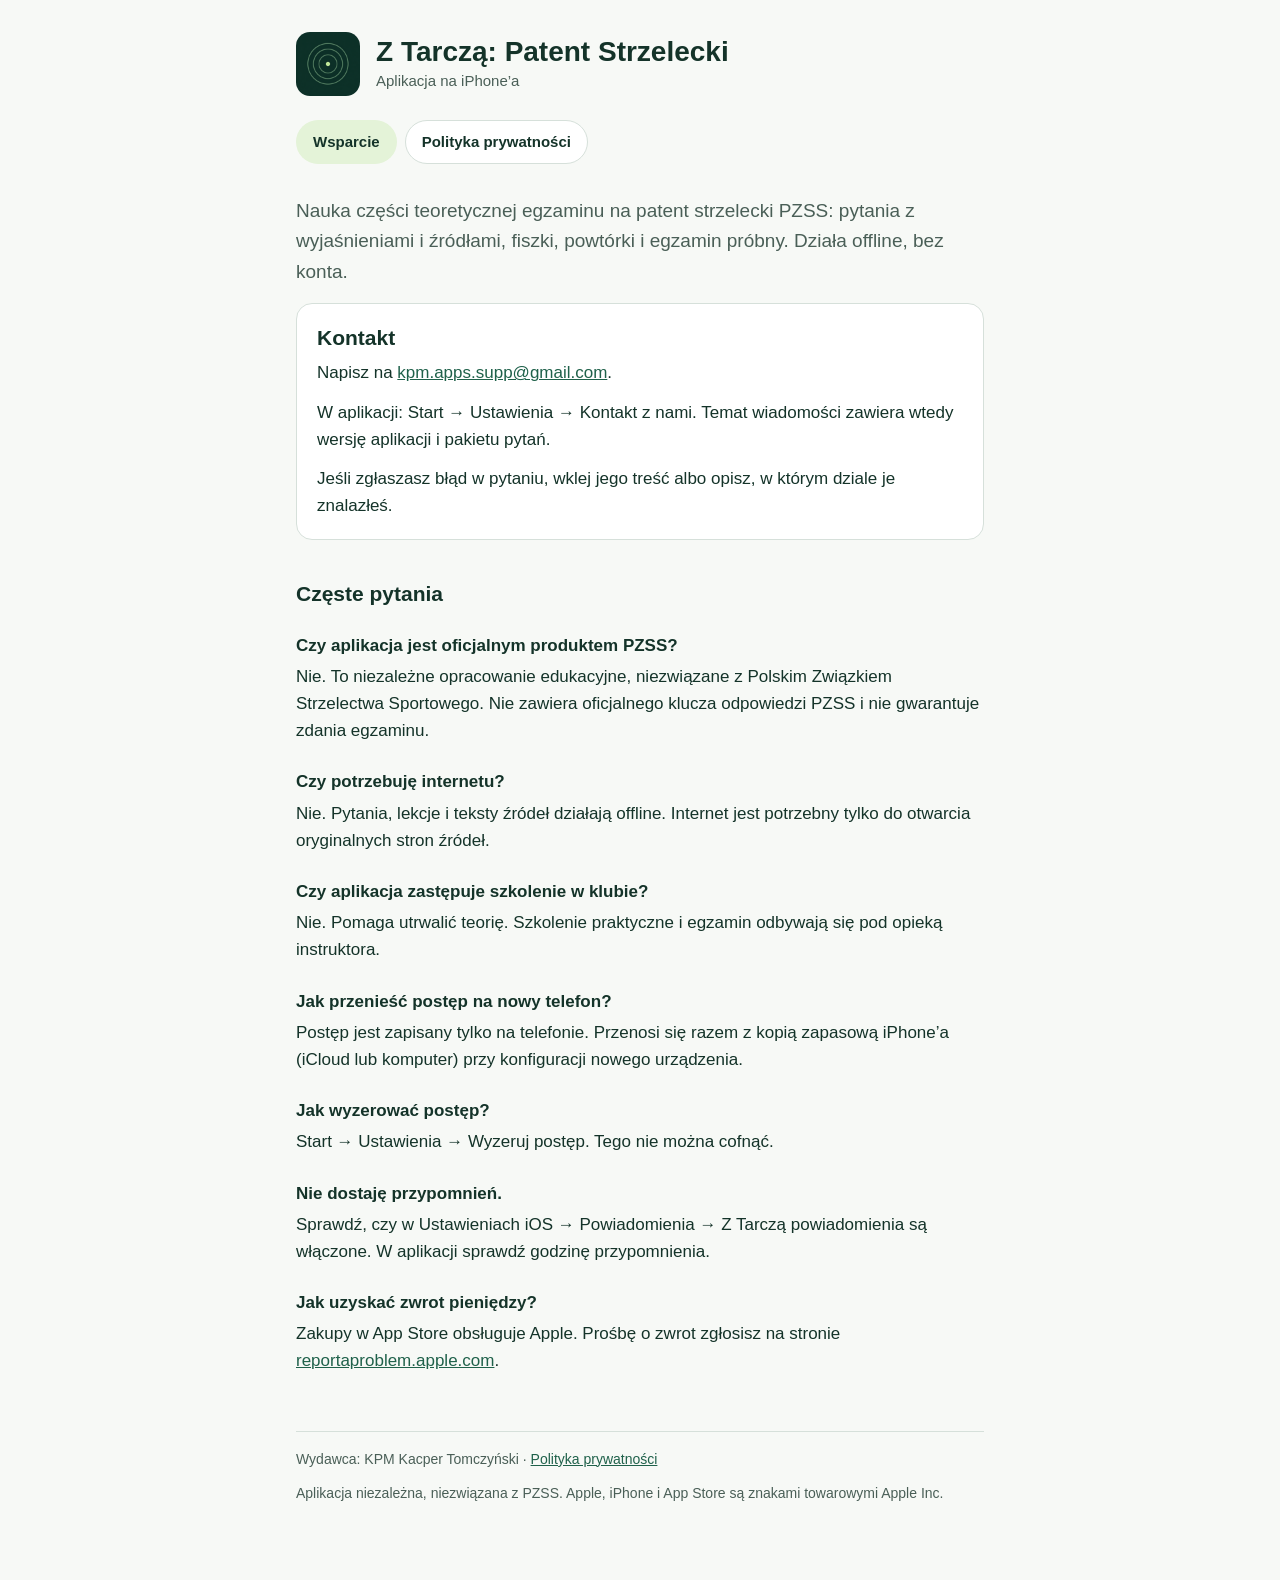
==== index.html @ 6853750d "Add files via upload" ====
<!doctype html>
<html lang="pl">
<head>
  <meta charset="utf-8">
  <meta name="viewport" content="width=device-width, initial-scale=1">
  <title>Wsparcie · Z Tarczą</title>
  <meta name="description" content="Pomoc i kontakt dla aplikacji Z Tarczą: Patent Strzelecki na iPhone’a.">
  <link rel="icon" href="ikona.png">
  <link rel="apple-touch-icon" href="ikona.png">
  <link rel="stylesheet" href="style.css">
</head>
<body>
<div class="wrap">
  <header>
    <img src="ikona.png" alt="">
    <div>
      <h1>Z Tarczą: Patent Strzelecki</h1>
      <p>Aplikacja na iPhone’a</p>
    </div>
  </header>

  <nav aria-label="Strony">
    <a href="./" aria-current="page">Wsparcie</a>
    <a href="polityka-prywatnosci.html">Polityka prywatności</a>
  </nav>

  <main>
    <p class="lead">Nauka części teoretycznej egzaminu na patent strzelecki PZSS: pytania z wyjaśnieniami i źródłami, fiszki, powtórki i egzamin próbny. Działa offline, bez konta.</p>

    <section class="card" aria-labelledby="kontakt">
      <h2 id="kontakt" style="margin-top:0">Kontakt</h2>
      <p>Napisz na <a href="mailto:kpm.apps.supp@gmail.com">kpm.apps.supp@gmail.com</a>.</p>
      <p>W aplikacji: Start → Ustawienia → Kontakt z nami. Temat wiadomości zawiera wtedy wersję aplikacji i pakietu pytań.</p>
      <p>Jeśli zgłaszasz błąd w pytaniu, wklej jego treść albo opisz, w którym dziale je znalazłeś.</p>
    </section>

    <h2>Częste pytania</h2>

    <h3>Czy aplikacja jest oficjalnym produktem PZSS?</h3>
    <p>Nie. To niezależne opracowanie edukacyjne, niezwiązane z Polskim Związkiem Strzelectwa Sportowego. Nie zawiera oficjalnego klucza odpowiedzi PZSS i nie gwarantuje zdania egzaminu.</p>

    <h3>Czy potrzebuję internetu?</h3>
    <p>Nie. Pytania, lekcje i teksty źródeł działają offline. Internet jest potrzebny tylko do otwarcia oryginalnych stron źródeł.</p>

    <h3>Czy aplikacja zastępuje szkolenie w klubie?</h3>
    <p>Nie. Pomaga utrwalić teorię. Szkolenie praktyczne i egzamin odbywają się pod opieką instruktora.</p>

    <h3>Jak przenieść postęp na nowy telefon?</h3>
    <p>Postęp jest zapisany tylko na telefonie. Przenosi się razem z kopią zapasową iPhone’a (iCloud lub komputer) przy konfiguracji nowego urządzenia.</p>

    <h3>Jak wyzerować postęp?</h3>
    <p>Start → Ustawienia → Wyzeruj postęp. Tego nie można cofnąć.</p>

    <h3>Nie dostaję przypomnień.</h3>
    <p>Sprawdź, czy w Ustawieniach iOS → Powiadomienia → Z Tarczą powiadomienia są włączone. W aplikacji sprawdź godzinę przypomnienia.</p>

    <h3>Jak uzyskać zwrot pieniędzy?</h3>
    <p>Zakupy w App Store obsługuje Apple. Prośbę o zwrot zgłosisz na stronie <a href="https://reportaproblem.apple.com">reportaproblem.apple.com</a>.</p>
  </main>

  <footer>
    <p>Wydawca: KPM Kacper Tomczyński · <a href="polityka-prywatnosci.html">Polityka prywatności</a></p>
    <p>Aplikacja niezależna, niezwiązana z PZSS. Apple, iPhone i App Store są znakami towarowymi Apple Inc.</p>
  </footer>
</div>
</body>
</html>
---- style.css ----
:root {
  --bg: #f7f9f6;
  --surface: #ffffff;
  --text: #143329;
  --muted: #4a5f57;
  --accent: #1f614a;
  --accent-soft: #e4f3d8;
  --border: #d6e0da;
  color-scheme: light dark;
}

@media (prefers-color-scheme: dark) {
  :root {
    --bg: #0e1a16;
    --surface: #15241f;
    --text: #e8f0ec;
    --muted: #a9bab3;
    --accent: #a1d985;
    --accent-soft: #1f3a2e;
    --border: #2a3d35;
  }
}

* { box-sizing: border-box; }

body {
  margin: 0;
  background: var(--bg);
  color: var(--text);
  font: 17px/1.6 -apple-system, BlinkMacSystemFont, "SF Pro Text", "Segoe UI", Roboto, sans-serif;
  -webkit-text-size-adjust: 100%;
}

.wrap { max-width: 720px; margin: 0 auto; padding: 32px 16px 64px; }

header { display: flex; align-items: center; gap: 16px; margin-bottom: 8px; }
header img { width: 64px; height: 64px; border-radius: 14px; flex: none; }
header p { margin: 0; color: var(--muted); font-size: 15px; }

nav { display: flex; flex-wrap: wrap; gap: 8px; margin: 24px 0 32px; }
nav a {
  display: inline-flex; align-items: center; min-height: 44px; padding: 0 16px;
  border: 1px solid var(--border); border-radius: 999px; background: var(--surface);
  color: var(--text); text-decoration: none; font-weight: 600; font-size: 15px;
}
nav a[aria-current="page"] { background: var(--accent-soft); border-color: transparent; }

h1 { font-size: 28px; line-height: 1.2; margin: 0; }
h2 { font-size: 21px; line-height: 1.3; margin: 40px 0 8px; }
h3 { font-size: 17px; margin: 24px 0 4px; }
p, ul { margin: 0 0 12px; }
ul { padding-left: 22px; }
li { margin-bottom: 6px; }
a { color: var(--accent); }

.lead { font-size: 19px; color: var(--muted); margin-top: 8px; }

.card {
  background: var(--surface); border: 1px solid var(--border); border-radius: 16px;
  padding: 20px; margin: 16px 0;
}
.card p:last-child, .card ul:last-child { margin-bottom: 0; }

.meta { color: var(--muted); font-size: 15px; }

footer { margin-top: 56px; padding-top: 16px; border-top: 1px solid var(--border); color: var(--muted); font-size: 14px; }
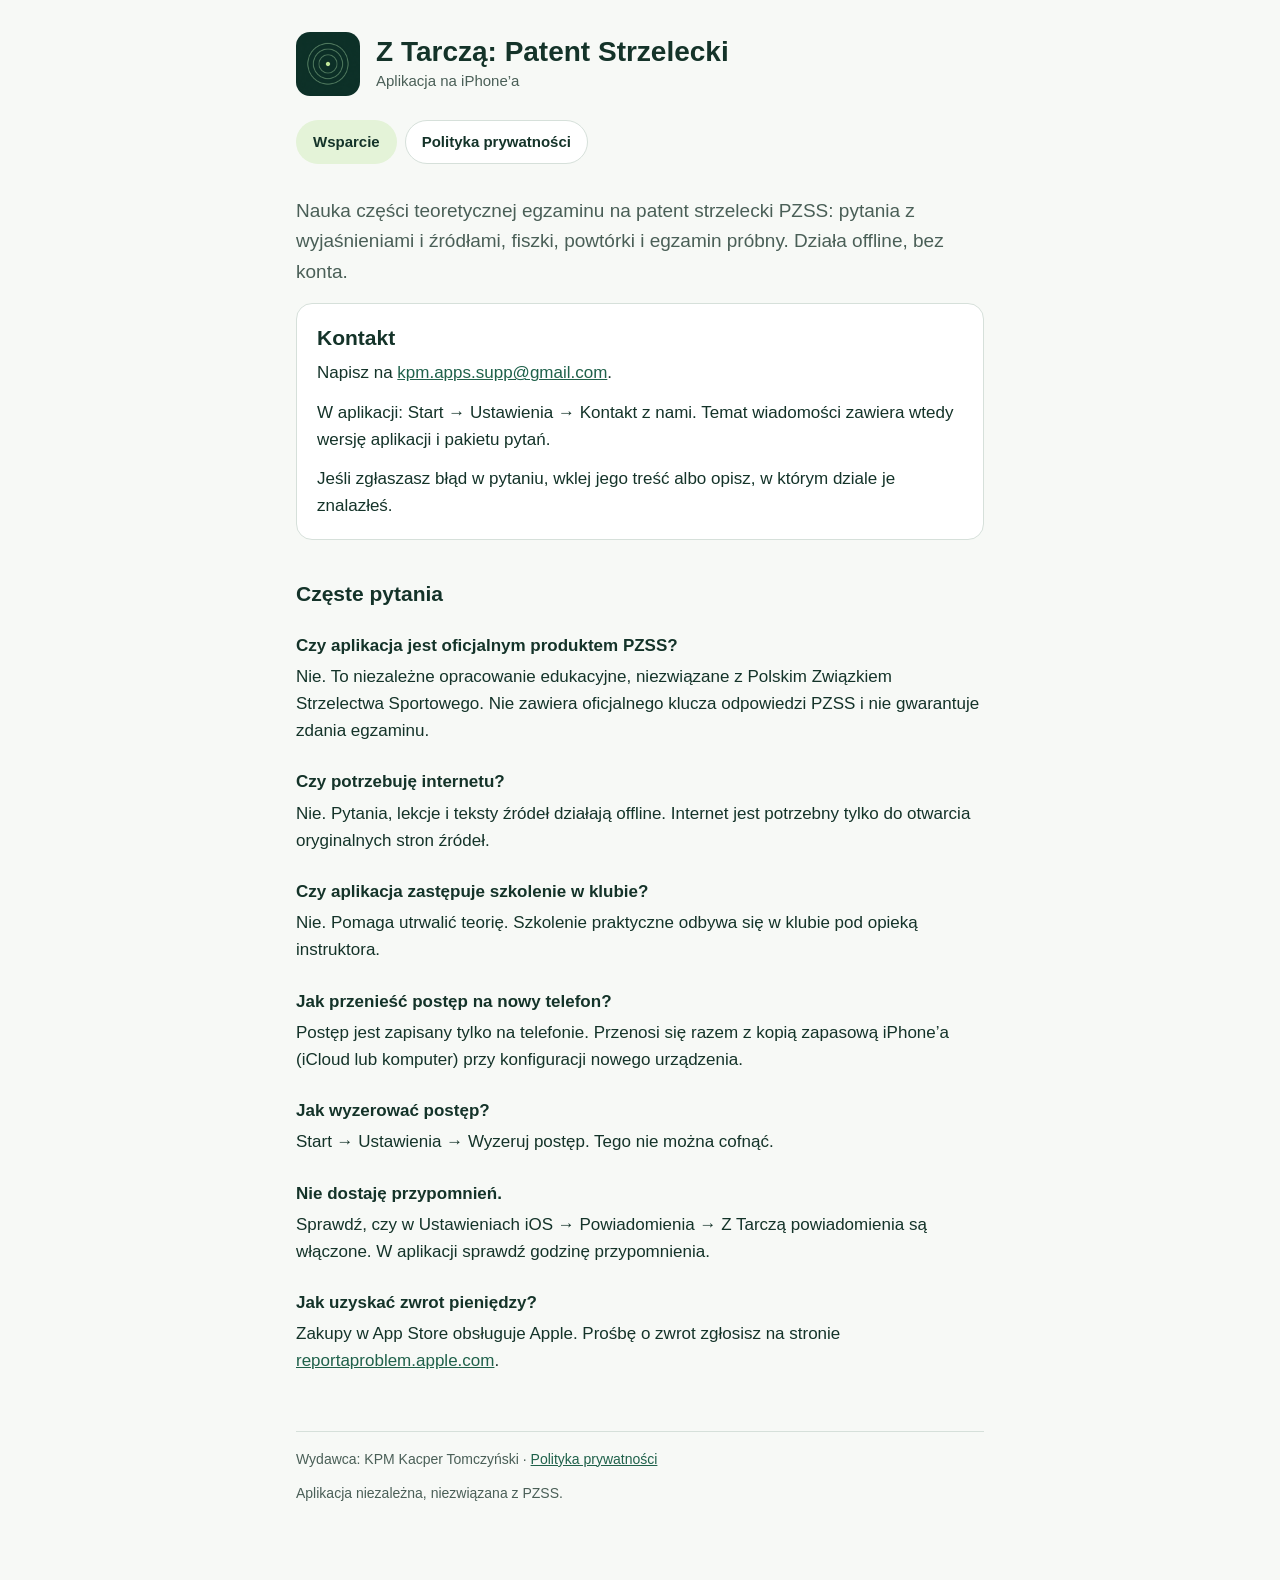
==== commit 6a362dfa: "Add files via upload" ====
--- a/index.html
+++ b/index.html
@@ -43,7 +43,7 @@
     <p>Nie. Pytania, lekcje i teksty źródeł działają offline. Internet jest potrzebny tylko do otwarcia oryginalnych stron źródeł.</p>
 
     <h3>Czy aplikacja zastępuje szkolenie w klubie?</h3>
-    <p>Nie. Pomaga utrwalić teorię. Szkolenie praktyczne i egzamin odbywają się pod opieką instruktora.</p>
+    <p>Nie. Pomaga utrwalić teorię. Szkolenie praktyczne odbywa się w klubie pod opieką instruktora.</p>
 
     <h3>Jak przenieść postęp na nowy telefon?</h3>
     <p>Postęp jest zapisany tylko na telefonie. Przenosi się razem z kopią zapasową iPhone’a (iCloud lub komputer) przy konfiguracji nowego urządzenia.</p>
@@ -60,7 +60,7 @@
 
   <footer>
     <p>Wydawca: KPM Kacper Tomczyński · <a href="polityka-prywatnosci.html">Polityka prywatności</a></p>
-    <p>Aplikacja niezależna, niezwiązana z PZSS. Apple, iPhone i App Store są znakami towarowymi Apple Inc.</p>
+    <p>Aplikacja niezależna, niezwiązana z PZSS.</p>
   </footer>
 </div>
 </body>
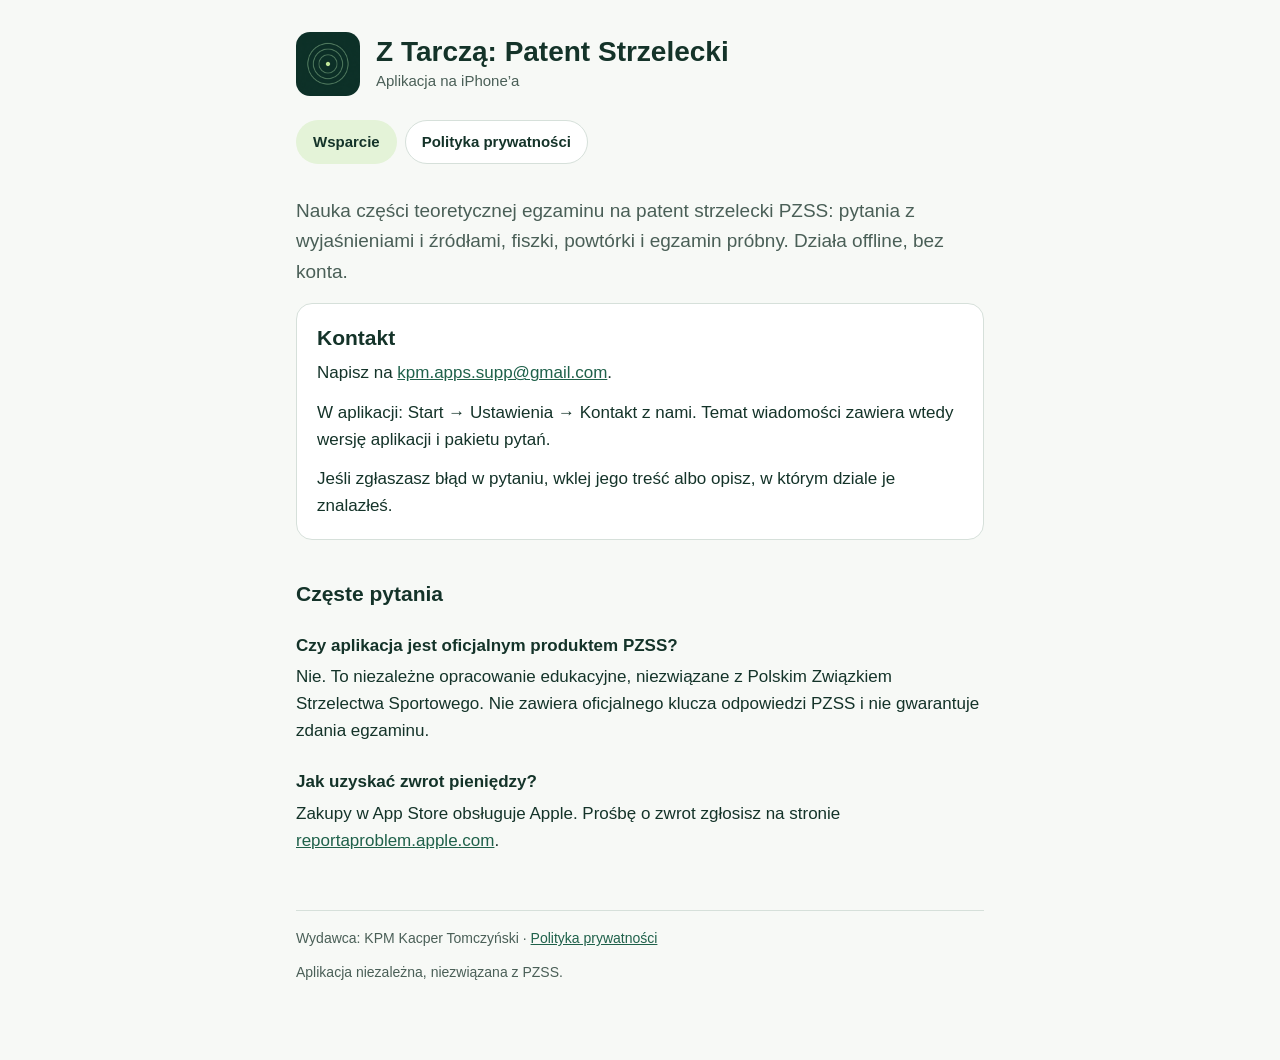
==== commit 86272ec7: "Add files via upload" ====
--- a/index.html
+++ b/index.html
@@ -39,21 +39,6 @@
     <h3>Czy aplikacja jest oficjalnym produktem PZSS?</h3>
     <p>Nie. To niezależne opracowanie edukacyjne, niezwiązane z Polskim Związkiem Strzelectwa Sportowego. Nie zawiera oficjalnego klucza odpowiedzi PZSS i nie gwarantuje zdania egzaminu.</p>
 
-    <h3>Czy potrzebuję internetu?</h3>
-    <p>Nie. Pytania, lekcje i teksty źródeł działają offline. Internet jest potrzebny tylko do otwarcia oryginalnych stron źródeł.</p>
-
-    <h3>Czy aplikacja zastępuje szkolenie w klubie?</h3>
-    <p>Nie. Pomaga utrwalić teorię. Szkolenie praktyczne odbywa się w klubie pod opieką instruktora.</p>
-
-    <h3>Jak przenieść postęp na nowy telefon?</h3>
-    <p>Postęp jest zapisany tylko na telefonie. Przenosi się razem z kopią zapasową iPhone’a (iCloud lub komputer) przy konfiguracji nowego urządzenia.</p>
-
-    <h3>Jak wyzerować postęp?</h3>
-    <p>Start → Ustawienia → Wyzeruj postęp. Tego nie można cofnąć.</p>
-
-    <h3>Nie dostaję przypomnień.</h3>
-    <p>Sprawdź, czy w Ustawieniach iOS → Powiadomienia → Z Tarczą powiadomienia są włączone. W aplikacji sprawdź godzinę przypomnienia.</p>
-
     <h3>Jak uzyskać zwrot pieniędzy?</h3>
     <p>Zakupy w App Store obsługuje Apple. Prośbę o zwrot zgłosisz na stronie <a href="https://reportaproblem.apple.com">reportaproblem.apple.com</a>.</p>
   </main>
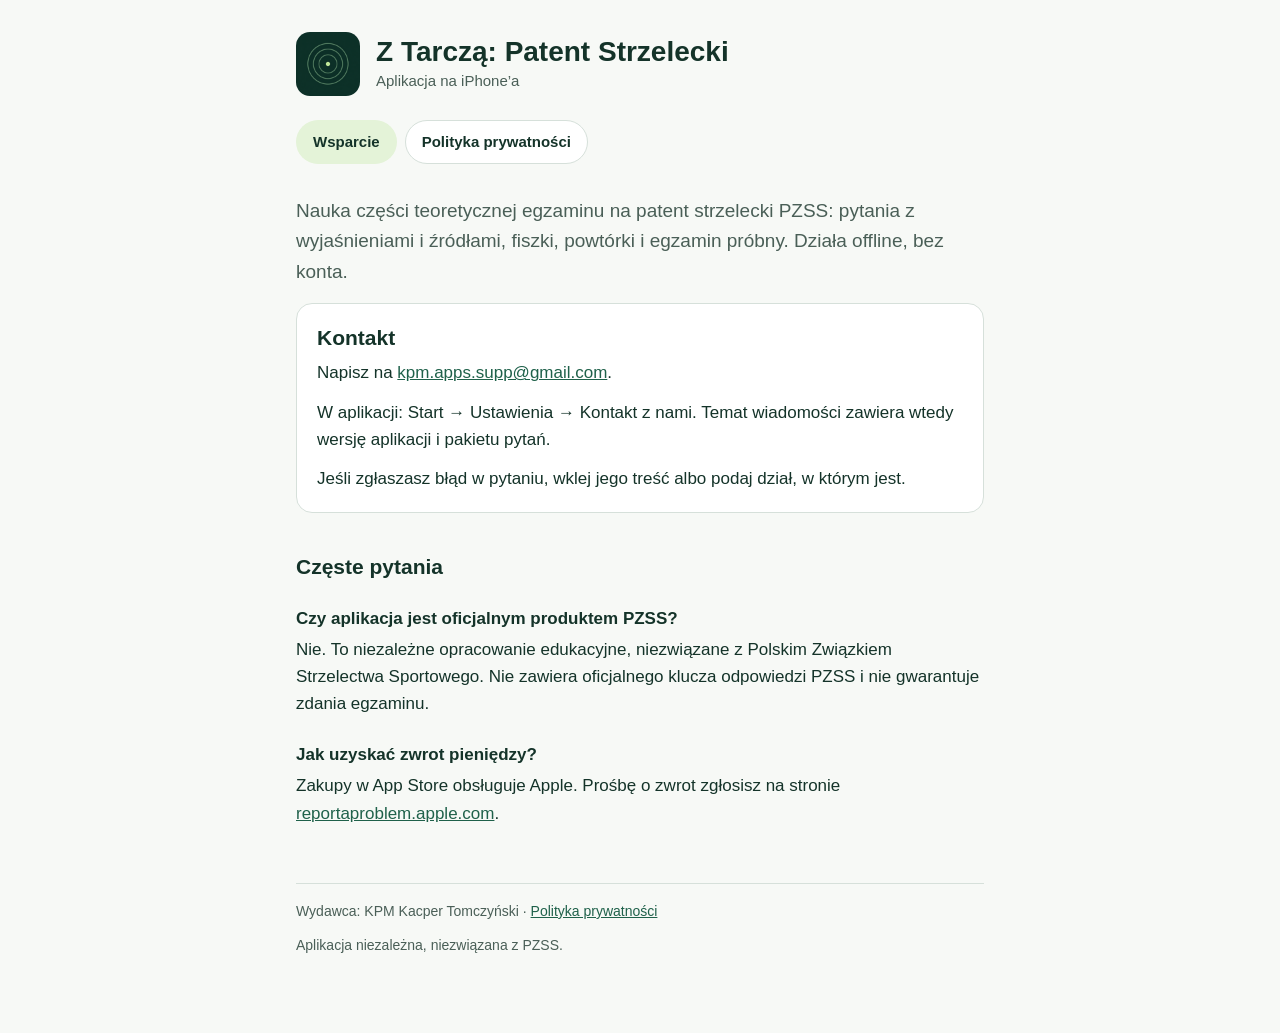
==== commit fcf0930a: "Add files via upload" ====
--- a/index.html
+++ b/index.html
@@ -31,7 +31,7 @@
       <h2 id="kontakt" style="margin-top:0">Kontakt</h2>
       <p>Napisz na <a href="mailto:kpm.apps.supp@gmail.com">kpm.apps.supp@gmail.com</a>.</p>
       <p>W aplikacji: Start → Ustawienia → Kontakt z nami. Temat wiadomości zawiera wtedy wersję aplikacji i pakietu pytań.</p>
-      <p>Jeśli zgłaszasz błąd w pytaniu, wklej jego treść albo opisz, w którym dziale je znalazłeś.</p>
+      <p>Jeśli zgłaszasz błąd w pytaniu, wklej jego treść albo podaj dział, w którym jest.</p>
     </section>
 
     <h2>Częste pytania</h2>
